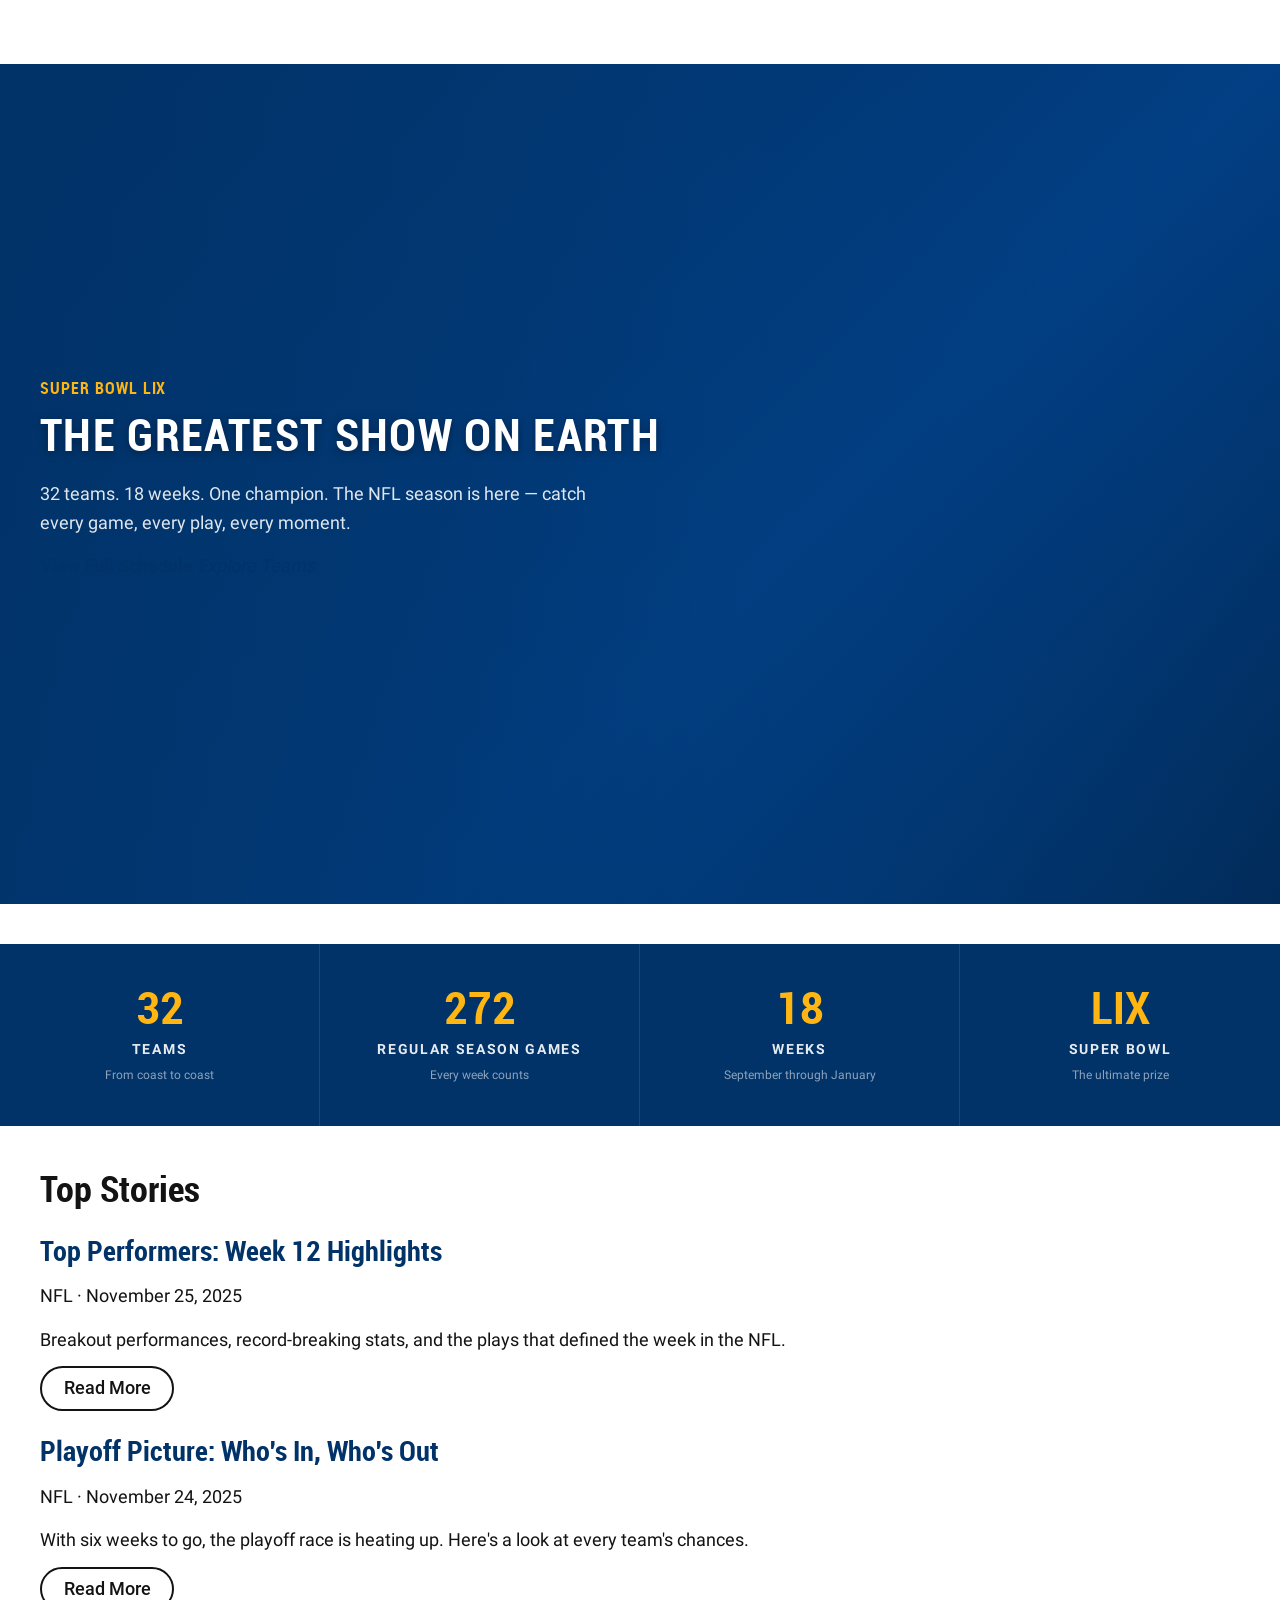
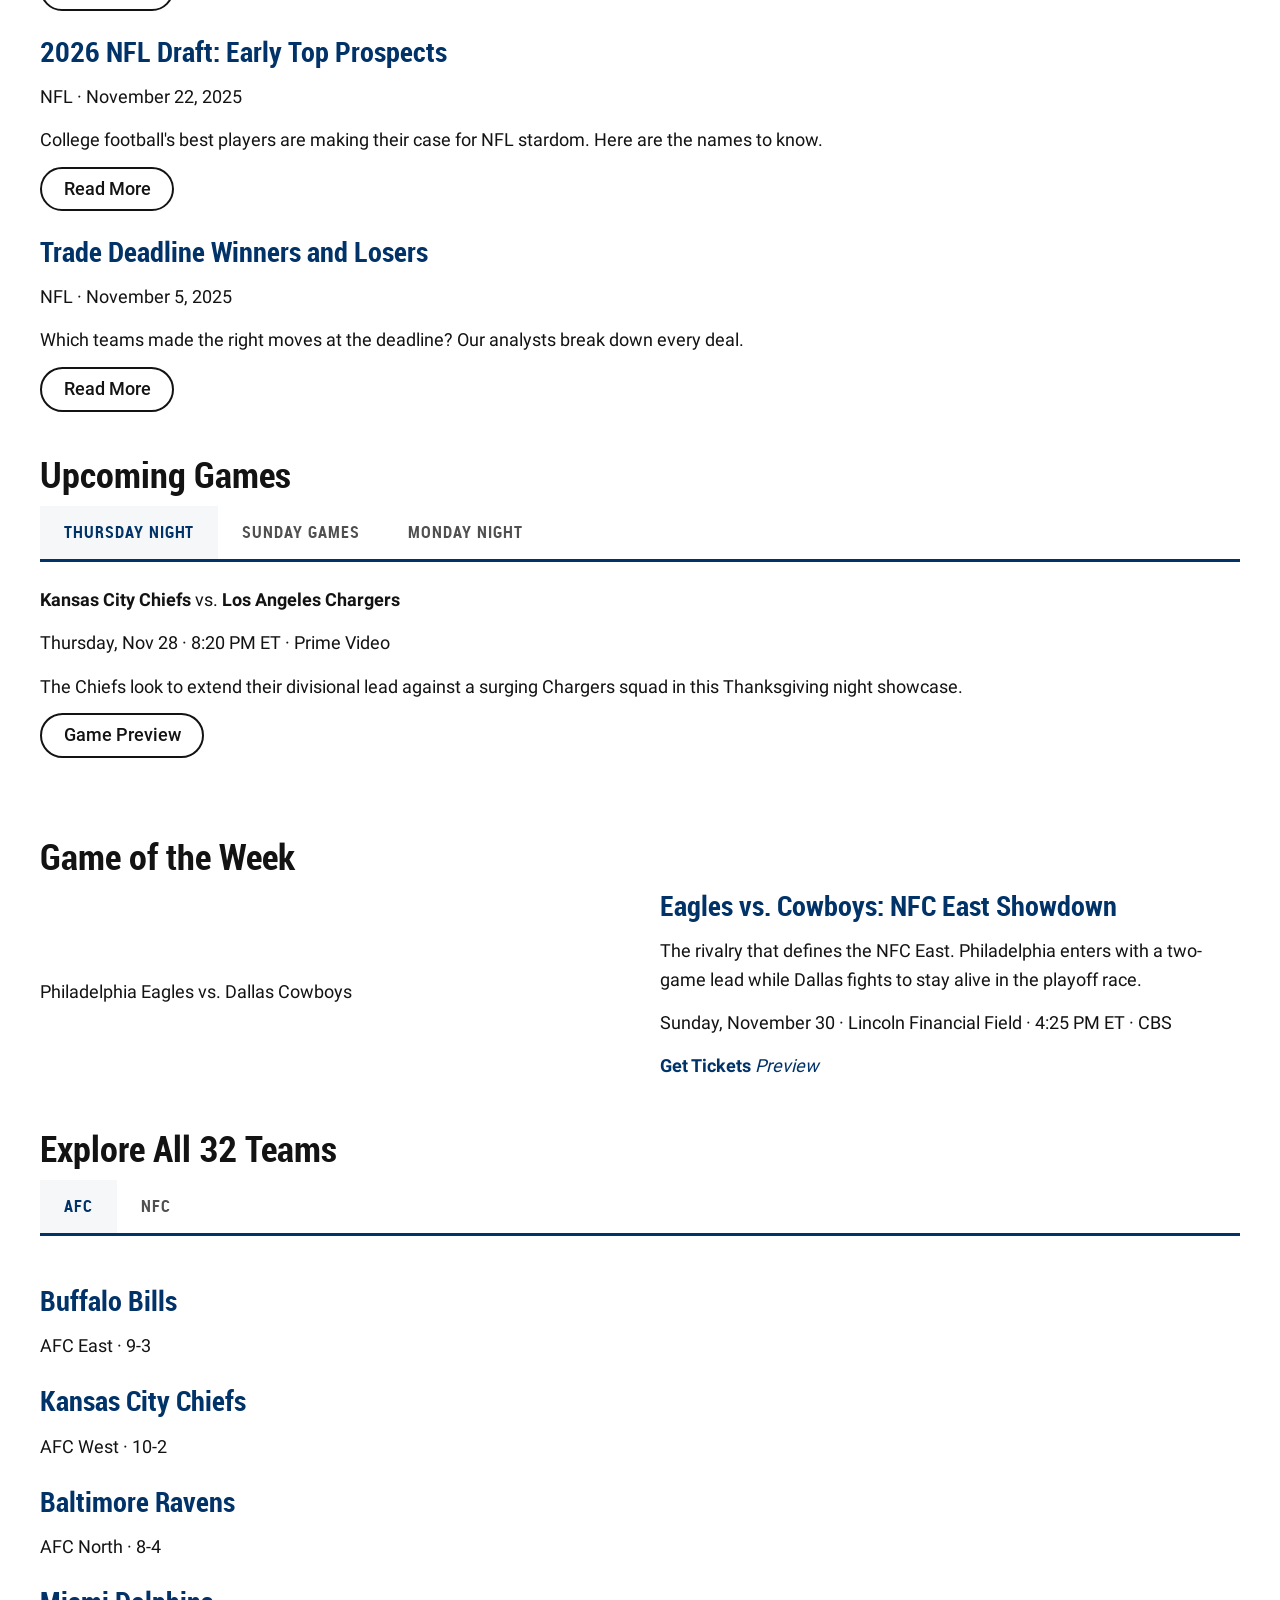
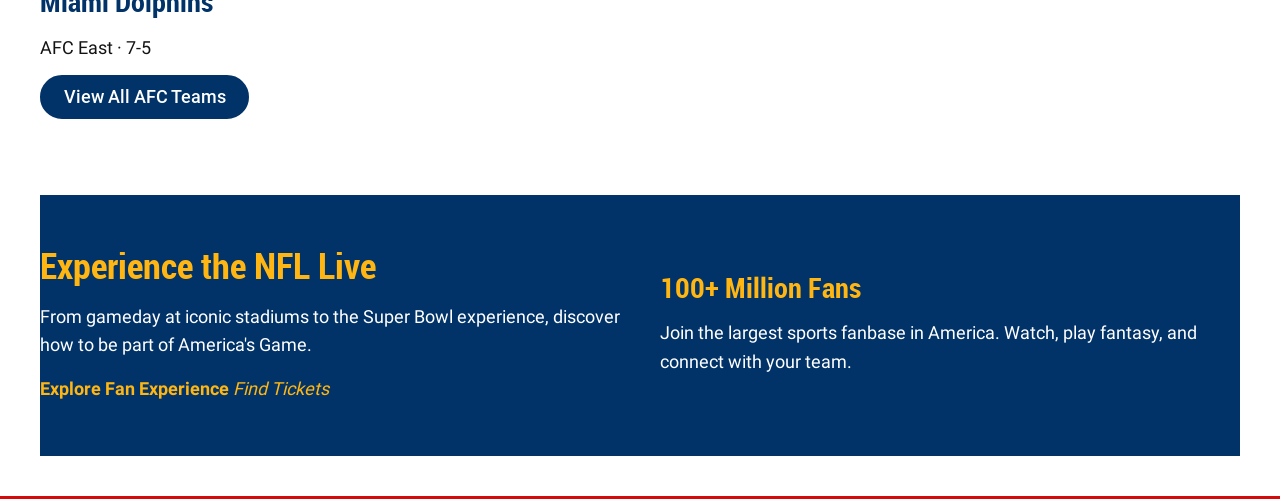
==== index.html @ 7907a4a4 "Add content pages to repo root" ====
<!doctype html>
<html lang="en">
<head>
  <meta charset="UTF-8">
  <meta name="viewport" content="width=device-width, initial-scale=1">
  <meta name="description" content="The official home of the National Football League. Scores, schedules, standings, teams, and news.">
  <title>NFL - Official Site of the National Football League</title>
  <script nonce="aem" src="/scripts/aem.js" type="module"></script>
  <script nonce="aem" src="/scripts/scripts.js" type="module"></script>
  <link rel="stylesheet" href="/styles/styles.css">
  <link rel="stylesheet" href="/styles/lazy-styles.css" media="print" onload="this.media='all'">
</head>
<body>
  <header></header>
  <main>

    <!-- Hero Section -->
    <div>
      <div class="hero">
        <div>
          <div>
            <h2>Super Bowl LIX</h2>
            <h1>The Greatest Show on Earth</h1>
            <p>32 teams. 18 weeks. One champion. The NFL season is here — catch every game, every play, every moment.</p>
            <p><strong><a href="/schedule">View Full Schedule</a></strong> <em><a href="/teams">Explore Teams</a></em></p>
          </div>
        </div>
      </div>
    </div>

    <!-- Stats Bar -->
    <div>
      <div class="stats">
        <div>
          <div>32</div>
          <div>Teams</div>
          <div>From coast to coast</div>
        </div>
        <div>
          <div>272</div>
          <div>Regular Season Games</div>
          <div>Every week counts</div>
        </div>
        <div>
          <div>18</div>
          <div>Weeks</div>
          <div>September through January</div>
        </div>
        <div>
          <div>LIX</div>
          <div>Super Bowl</div>
          <div>The ultimate prize</div>
        </div>
      </div>
    </div>

    <!-- Featured News Cards -->
    <div>
      <h2>Top Stories</h2>
      <div class="cards">
        <div>
          <div>
            <h3><a href="/news/top-performers-week-12">Top Performers: Week 12 Highlights</a></h3>
            <p>NFL · November 25, 2025</p>
            <p>Breakout performances, record-breaking stats, and the plays that defined the week in the NFL.</p>
            <p><em><a href="/news/top-performers-week-12">Read More</a></em></p>
          </div>
        </div>
        <div>
          <div>
            <h3><a href="/news/playoff-picture-week-12">Playoff Picture: Who's In, Who's Out</a></h3>
            <p>NFL · November 24, 2025</p>
            <p>With six weeks to go, the playoff race is heating up. Here's a look at every team's chances.</p>
            <p><em><a href="/news/playoff-picture-week-12">Read More</a></em></p>
          </div>
        </div>
        <div>
          <div>
            <h3><a href="/news/nfl-draft-prospects">2026 NFL Draft: Early Top Prospects</a></h3>
            <p>NFL · November 22, 2025</p>
            <p>College football's best players are making their case for NFL stardom. Here are the names to know.</p>
            <p><em><a href="/news/nfl-draft-prospects">Read More</a></em></p>
          </div>
        </div>
        <div>
          <div>
            <h3><a href="/news/trade-deadline-recap">Trade Deadline Winners and Losers</a></h3>
            <p>NFL · November 5, 2025</p>
            <p>Which teams made the right moves at the deadline? Our analysts break down every deal.</p>
            <p><em><a href="/news/trade-deadline-recap">Read More</a></em></p>
          </div>
        </div>
      </div>
    </div>

    <!-- Schedule Preview with Tabs -->
    <div>
      <h2>Upcoming Games</h2>
      <div class="tabs">
        <div>
          <div>Thursday Night</div>
          <div>
            <p><strong>Kansas City Chiefs</strong> vs. <strong>Los Angeles Chargers</strong></p>
            <p>Thursday, Nov 28 · 8:20 PM ET · Prime Video</p>
            <p>The Chiefs look to extend their divisional lead against a surging Chargers squad in this Thanksgiving night showcase.</p>
            <p><em><a href="/schedule/game/kc-lac-week13">Game Preview</a></em></p>
          </div>
        </div>
        <div>
          <div>Sunday Games</div>
          <div>
            <p><strong>Dallas Cowboys</strong> vs. <strong>New York Giants</strong></p>
            <p>Sunday, Nov 30 · 1:00 PM ET · FOX</p>
            <p><strong>Philadelphia Eagles</strong> vs. <strong>Washington Commanders</strong></p>
            <p>Sunday, Nov 30 · 4:25 PM ET · CBS</p>
            <p><strong>San Francisco 49ers</strong> vs. <strong>Seattle Seahawks</strong></p>
            <p>Sunday, Nov 30 · 8:20 PM ET · NBC</p>
            <p><em><a href="/schedule">Full Sunday Schedule</a></em></p>
          </div>
        </div>
        <div>
          <div>Monday Night</div>
          <div>
            <p><strong>Buffalo Bills</strong> vs. <strong>Miami Dolphins</strong></p>
            <p>Monday, Dec 1 · 8:15 PM ET · ESPN/ABC</p>
            <p>The AFC East rivalry renewed on Monday Night Football. Bills look to maintain their grip on the division.</p>
            <p><em><a href="/schedule/game/buf-mia-week13">Game Preview</a></em></p>
          </div>
        </div>
      </div>
    </div>

    <!-- Featured Matchup - Columns -->
    <div>
      <h2>Game of the Week</h2>
      <div class="columns">
        <div>
          <div class="columns-img-col">
            <p>Philadelphia Eagles vs. Dallas Cowboys</p>
          </div>
          <div>
            <h3>Eagles vs. Cowboys: NFC East Showdown</h3>
            <p>The rivalry that defines the NFC East. Philadelphia enters with a two-game lead while Dallas fights to stay alive in the playoff race.</p>
            <p>Sunday, November 30 · Lincoln Financial Field · 4:25 PM ET · CBS</p>
            <p><strong><a href="/schedule/game/phi-dal-week13">Get Tickets</a></strong> <em><a href="/schedule/game/phi-dal-week13">Preview</a></em></p>
          </div>
        </div>
      </div>
    </div>

    <!-- Teams Overview -->
    <div>
      <h2>Explore All 32 Teams</h2>
      <div class="tabs">
        <div>
          <div>AFC</div>
          <div>
            <div class="cards">
              <div>
                <div>
                  <h3><a href="/teams/buffalo-bills">Buffalo Bills</a></h3>
                  <p>AFC East · 9-3</p>
                </div>
              </div>
              <div>
                <div>
                  <h3><a href="/teams/kansas-city-chiefs">Kansas City Chiefs</a></h3>
                  <p>AFC West · 10-2</p>
                </div>
              </div>
              <div>
                <div>
                  <h3><a href="/teams/baltimore-ravens">Baltimore Ravens</a></h3>
                  <p>AFC North · 8-4</p>
                </div>
              </div>
              <div>
                <div>
                  <h3><a href="/teams/miami-dolphins">Miami Dolphins</a></h3>
                  <p>AFC East · 7-5</p>
                </div>
              </div>
            </div>
            <p><strong><a href="/teams/afc">View All AFC Teams</a></strong></p>
          </div>
        </div>
        <div>
          <div>NFC</div>
          <div>
            <div class="cards">
              <div>
                <div>
                  <h3><a href="/teams/philadelphia-eagles">Philadelphia Eagles</a></h3>
                  <p>NFC East · 10-2</p>
                </div>
              </div>
              <div>
                <div>
                  <h3><a href="/teams/san-francisco-49ers">San Francisco 49ers</a></h3>
                  <p>NFC West · 9-3</p>
                </div>
              </div>
              <div>
                <div>
                  <h3><a href="/teams/detroit-lions">Detroit Lions</a></h3>
                  <p>NFC North · 9-3</p>
                </div>
              </div>
              <div>
                <div>
                  <h3><a href="/teams/dallas-cowboys">Dallas Cowboys</a></h3>
                  <p>NFC East · 7-5</p>
                </div>
              </div>
            </div>
            <p><strong><a href="/teams/nfc">View All NFC Teams</a></strong></p>
          </div>
        </div>
      </div>
    </div>

    <!-- Fan Experience CTA -->
    <div>
      <div class="columns dark">
        <div>
          <div>
            <h2>Experience the NFL Live</h2>
            <p>From gameday at iconic stadiums to the Super Bowl experience, discover how to be part of America's Game.</p>
            <p><strong><a href="/fan-experience">Explore Fan Experience</a></strong> <em><a href="/tickets">Find Tickets</a></em></p>
          </div>
          <div>
            <h3>100+ Million Fans</h3>
            <p>Join the largest sports fanbase in America. Watch, play fantasy, and connect with your team.</p>
          </div>
        </div>
      </div>
    </div>

  </main>
  <footer></footer>
</body>
</html>
---- styles/styles.css ----
/*
 * Copyright 2020 Adobe. All rights reserved.
 * This file is licensed to you under the Apache License, Version 2.0 (the "License");
 * you may not use this file except in compliance with the License. You may obtain a copy
 * of the License at http://www.apache.org/licenses/LICENSE-2.0
 *
 * Unless required by applicable law or agreed to in writing, software distributed under
 * the License is distributed on an "AS IS" BASIS, WITHOUT WARRANTIES OR REPRESENTATIONS
 * OF ANY KIND, either express or implied. See the License for the specific language
 * governing permissions and limitations under the License.
 */

:root {
  /* colors */
  --background-color: white;
  --light-color: #f0f4f8;
  --dark-color: #505050;
  --text-color: #131313;
  --link-color: #013369;
  --link-hover-color: #012454;

  /* NFL brand colors */
  --nfl-blue: #013369;
  --nfl-blue-dark: #012454;
  --nfl-red: #d50a0a;
  --nfl-gold: #ffb612;

  /* fonts */
  --body-font-family: roboto, roboto-fallback, sans-serif;
  --heading-font-family: roboto-condensed, roboto-condensed-fallback, sans-serif;

  /* body sizes */
  --body-font-size-m: 22px;
  --body-font-size-s: 19px;
  --body-font-size-xs: 17px;

  /* heading sizes */
  --heading-font-size-xxl: 55px;
  --heading-font-size-xl: 44px;
  --heading-font-size-l: 34px;
  --heading-font-size-m: 27px;
  --heading-font-size-s: 24px;
  --heading-font-size-xs: 22px;

  /* nav height */
  --nav-height: 64px;
}

/* fallback fonts */
@font-face {
  font-family: roboto-condensed-fallback;
  size-adjust: 88.82%;
  src: local('Arial');
}

@font-face {
  font-family: roboto-fallback;
  size-adjust: 99.529%;
  src: local('Arial');
}

@media (width >= 900px) {
  :root {
    /* body sizes */
    --body-font-size-m: 18px;
    --body-font-size-s: 16px;
    --body-font-size-xs: 14px;

    /* heading sizes */
    --heading-font-size-xxl: 45px;
    --heading-font-size-xl: 36px;
    --heading-font-size-l: 28px;
    --heading-font-size-m: 22px;
    --heading-font-size-s: 20px;
    --heading-font-size-xs: 18px;
  }
}

body {
  display: none;
  margin: 0;
  background-color: var(--background-color);
  color: var(--text-color);
  font-family: var(--body-font-family);
  font-size: var(--body-font-size-m);
  line-height: 1.6;
}

body.appear {
  display: block;
}

header {
  height: var(--nav-height);
}

header .header,
footer .footer {
  visibility: hidden;
}

header .header[data-block-status="loaded"],
footer .footer[data-block-status="loaded"] {
  visibility: visible;
}

h1,
h2,
h3,
h4,
h5,
h6 {
  margin-top: 0.8em;
  margin-bottom: 0.25em;
  font-family: var(--heading-font-family);
  font-weight: 600;
  line-height: 1.25;
  scroll-margin: 40px;
}

h1 { font-size: var(--heading-font-size-xxl); }
h2 { font-size: var(--heading-font-size-xl); }
h3 { font-size: var(--heading-font-size-l); }
h4 { font-size: var(--heading-font-size-m); }
h5 { font-size: var(--heading-font-size-s); }
h6 { font-size: var(--heading-font-size-xs); }

p,
dl,
ol,
ul,
pre,
blockquote {
  margin-top: 0.8em;
  margin-bottom: 0.25em;
}

code,
pre {
  font-size: var(--body-font-size-s);
}

pre {
  padding: 16px;
  border-radius: 8px;
  background-color: var(--light-color);
  overflow-x: auto;
  white-space: pre;
}

main > div {
  margin: 40px 16px;
}

input,
textarea,
select,
button {
  font: inherit;
}

/* links */
a:any-link {
  color: var(--link-color);
  text-decoration: none;
  overflow-wrap: break-word;
}

a:hover {
  color: var(--link-hover-color);
  text-decoration: underline;
}

/* buttons */
p.button-wrapper {
  margin: 12px 0;
}

a.button:any-link,
button.button {
  box-sizing: border-box;
  display: inline-flex;
  align-items: center;
  justify-content: center;
  max-width: 100%;
  margin: 0;
  border: 2px solid transparent;
  border-radius: 2.4em;
  padding: 0.5em 1.2em;
  font: inherit;
  font-weight: 500;
  line-height: 1.25;
  text-decoration: none;
  cursor: pointer;
  overflow: hidden;
  text-overflow: ellipsis;
  white-space: nowrap;
}

a.button[aria-disabled="true"],
button.button:disabled {
  cursor: not-allowed;
  pointer-events: none;
}

a.button.primary,
button.button.primary {
  border-color: var(--nfl-blue);
  background-color: var(--nfl-blue);
  color: var(--background-color);
}

a.button.primary:hover,
a.button.primary:focus-visible,
button.button.primary:hover,
button.button.primary:focus-visible {
  border-color: var(--nfl-blue-dark);
  background-color: var(--nfl-blue-dark);
  color: var(--background-color);
}

a.button.primary[aria-disabled="true"],
a.button.primary[aria-disabled="true"]:hover,
a.button.primary[aria-disabled="true"]:focus-visible,
button.button.primary:disabled,
button.button.primary:disabled:hover,
button.button.primary:disabled:focus-visible {
  background-color: var(--light-color);
  border-color: var(--light-color);
  color: var(--dark-color);
}

a.button.secondary,
button.button.secondary {
  border-color: var(--text-color);
  background-color: transparent;
  color: var(--text-color);
}

a.button.secondary:hover,
a.button.secondary:focus-visible,
button.button.secondary:hover,
button.button.secondary:focus-visible {
  border-color: var(--dark-color);
  background-color: var(--light-color);
  color: var(--dark-color);
}

a.button.secondary[aria-disabled="true"],
a.button.secondary[aria-disabled="true"]:hover,
a.button.secondary[aria-disabled="true"]:focus-visible,
button.button.secondary:disabled,
button.button.secondary:disabled:hover,
button.button.secondary:disabled:focus-visible {
  background-color: var(--light-color);
  border-color: var(--light-color);
  color: var(--dark-color);
}

/* high-impact call-to-action */
a.button.accent,
button.button.accent {
  border-color: var(--nfl-red);
  background-color: var(--nfl-red);
  color: var(--background-color);
}

a.button.accent:hover,
a.button.accent:focus-visible,
button.button.accent:hover,
button.button.accent:focus-visible {
  border-color: #b00808;
  background-color: #b00808;
}

a.button.accent[aria-disabled="true"],
a.button.accent[aria-disabled="true"]:hover,
a.button.accent[aria-disabled="true"]:focus-visible,
button.button.accent:disabled,
button.button.accent:disabled:hover,
button.button.accent:disabled:focus-visible {
  background-color: var(--light-color);
  border-color: var(--light-color);
  color: var(--dark-color);
}

main img {
  max-width: 100%;
  width: auto;
  height: auto;
}

.icon {
  display: inline-block;
  height: 24px;
  width: 24px;
}

.icon img {
  height: 100%;
  width: 100%;
}

/* sections */
main > .section {
  margin: 40px 0;
}

main > .section > div {
  max-width: 1200px;
  margin: auto;
  padding: 0 24px;
}

main > .section:first-of-type {
  margin-top: 0;
}

@media (width >= 900px) {
  main > .section > div {
    padding: 0 32px;
  }
}

/* section metadata */
main .section.light,
main .section.highlight {
  background-color: var(--light-color);
  margin: 0;
  padding: 40px 0;
}
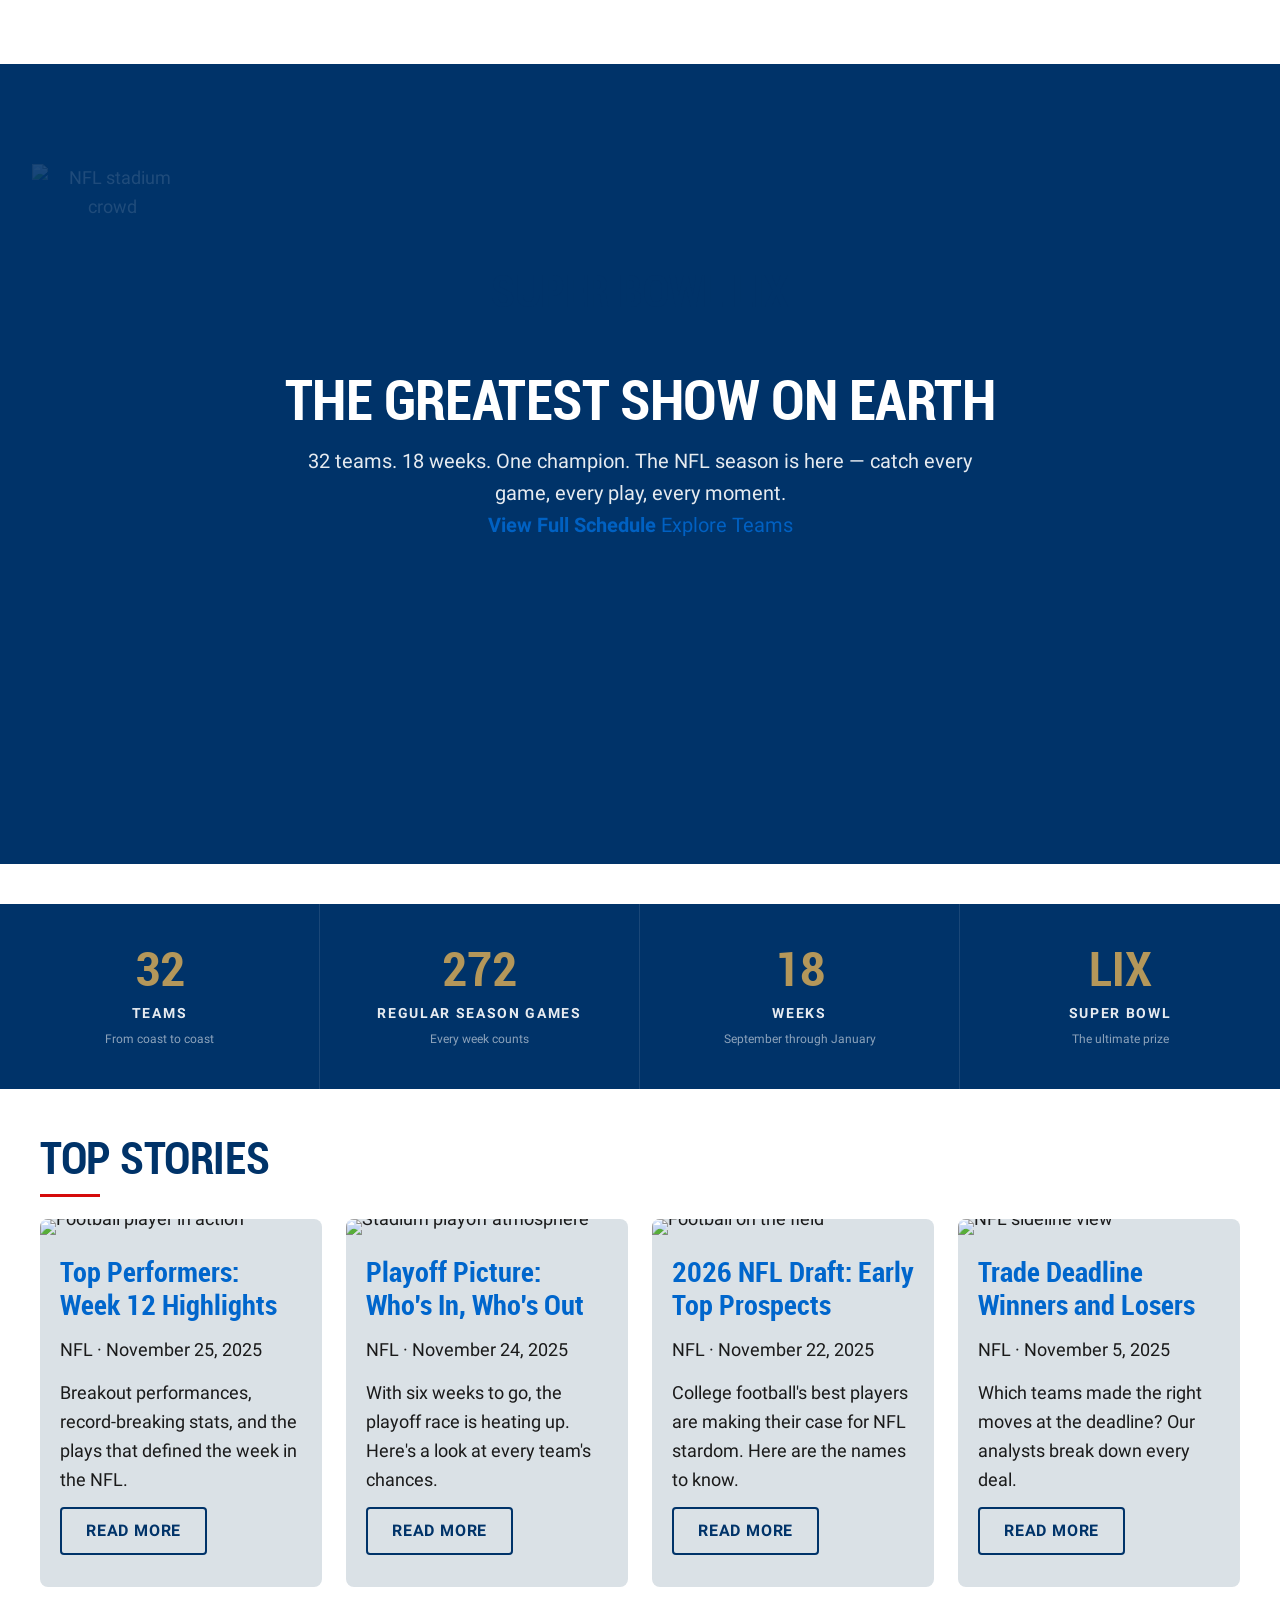
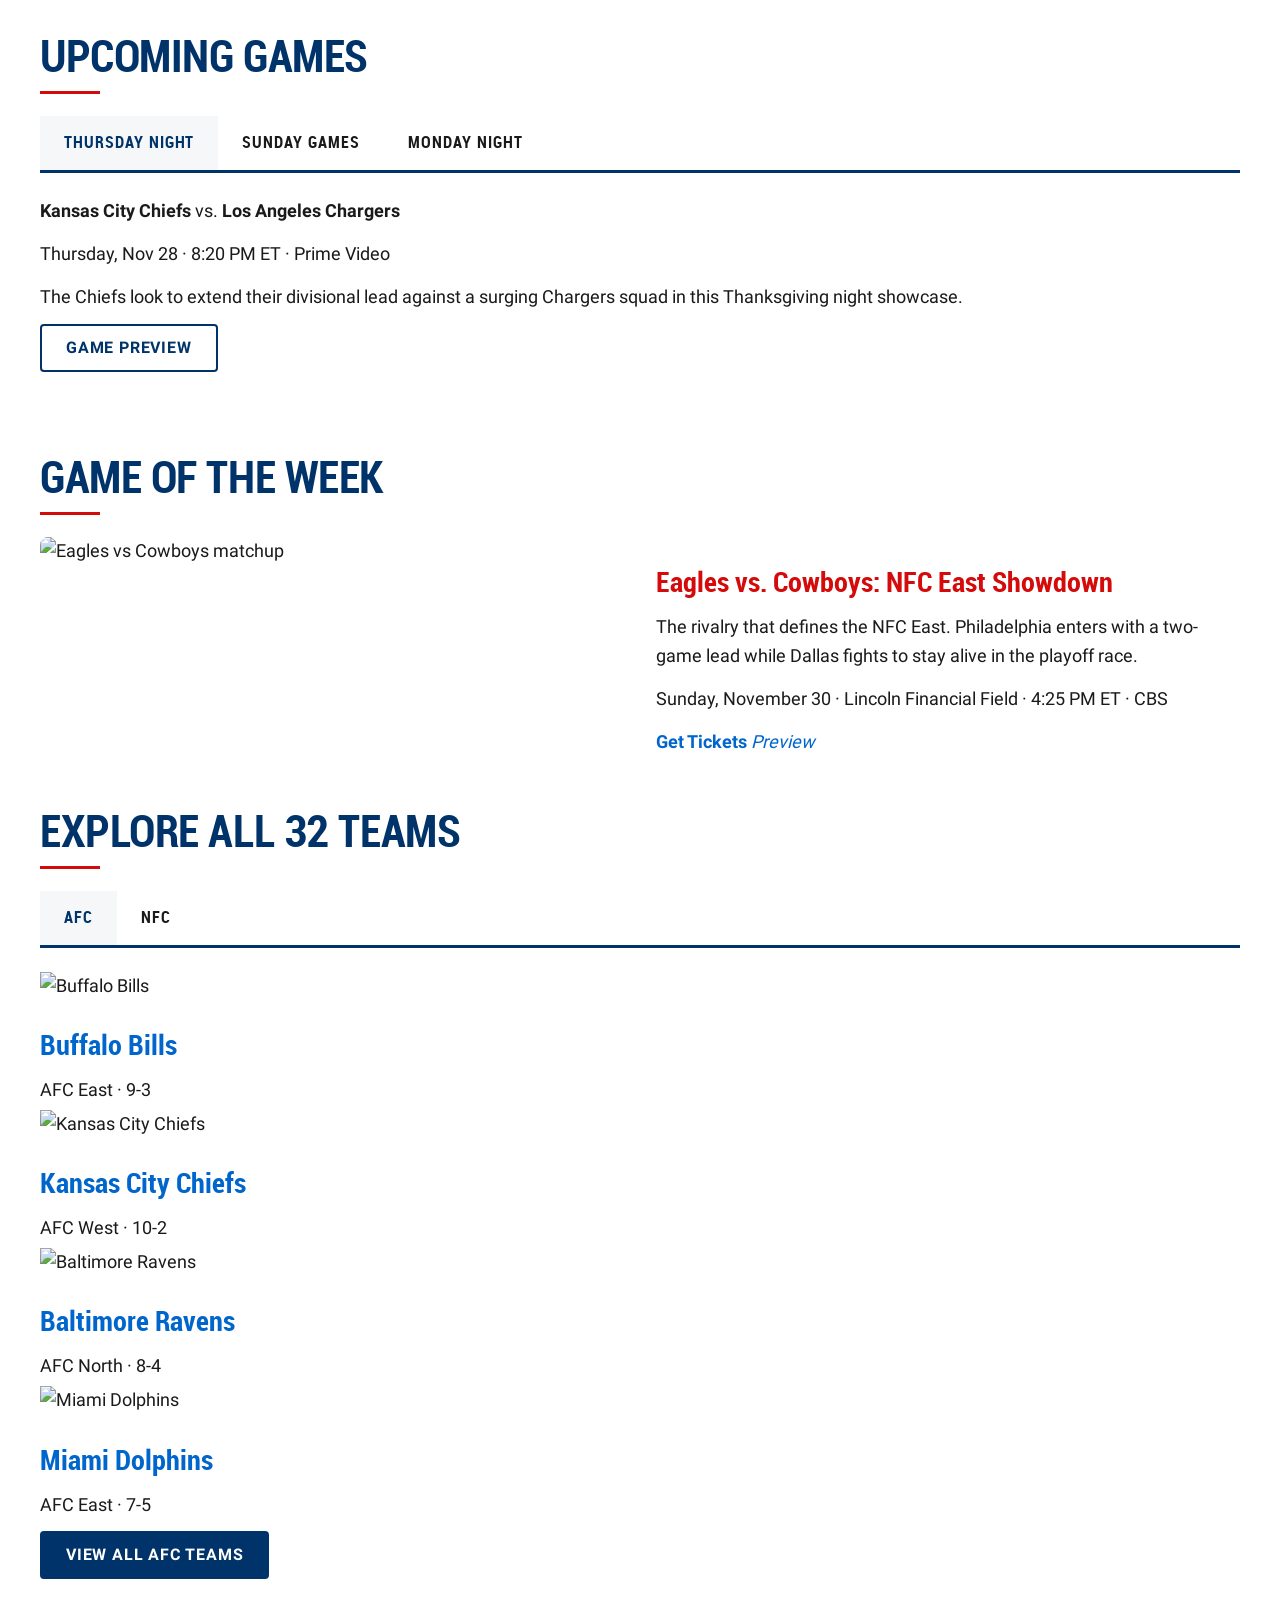
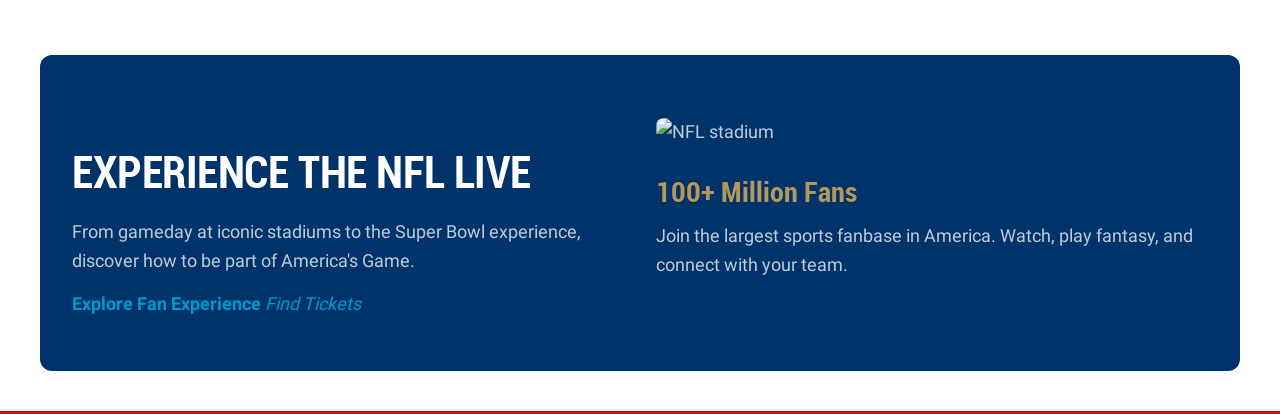
==== commit 59a1512d: "Add hero background image variant, image columns, tabs hidden fix, and new homepage - Hero block: de" ====
--- a/index.html
+++ b/index.html
@@ -19,6 +19,13 @@
       <div class="hero">
         <div>
           <div>
+            <picture>
+              <img src="https://images.pexels.com/photos/128457/pexels-photo-128457.jpeg?auto=compress&cs=tinysrgb&w=1600" alt="NFL stadium crowd" loading="eager">
+            </picture>
+          </div>
+        </div>
+        <div>
+          <div>
             <h2>Super Bowl LIX</h2>
             <h1>The Greatest Show on Earth</h1>
             <p>32 teams. 18 weeks. One champion. The NFL season is here — catch every game, every play, every moment.</p>
@@ -60,6 +67,11 @@
       <div class="cards">
         <div>
           <div>
+            <picture>
+              <img src="https://images.unsplash.com/photo-1566577739112-5180d4bf9390?w=600&auto=format&fit=crop&q=75" alt="Football player in action" loading="lazy">
+            </picture>
+          </div>
+          <div>
             <h3><a href="/news/top-performers-week-12">Top Performers: Week 12 Highlights</a></h3>
             <p>NFL · November 25, 2025</p>
             <p>Breakout performances, record-breaking stats, and the plays that defined the week in the NFL.</p>
@@ -68,6 +80,11 @@
         </div>
         <div>
           <div>
+            <picture>
+              <img src="https://images.unsplash.com/photo-1574629810360-7efbbe195018?w=600&auto=format&fit=crop&q=75" alt="Stadium playoff atmosphere" loading="lazy">
+            </picture>
+          </div>
+          <div>
             <h3><a href="/news/playoff-picture-week-12">Playoff Picture: Who's In, Who's Out</a></h3>
             <p>NFL · November 24, 2025</p>
             <p>With six weeks to go, the playoff race is heating up. Here's a look at every team's chances.</p>
@@ -76,6 +93,11 @@
         </div>
         <div>
           <div>
+            <picture>
+              <img src="https://images.unsplash.com/photo-1543326727-cf6c39e8f84c?w=600&auto=format&fit=crop&q=75" alt="Football on the field" loading="lazy">
+            </picture>
+          </div>
+          <div>
             <h3><a href="/news/nfl-draft-prospects">2026 NFL Draft: Early Top Prospects</a></h3>
             <p>NFL · November 22, 2025</p>
             <p>College football's best players are making their case for NFL stardom. Here are the names to know.</p>
@@ -83,6 +105,11 @@
           </div>
         </div>
         <div>
+          <div>
+            <picture>
+              <img src="https://images.unsplash.com/photo-1560272564-c83b66b1ad12?w=600&auto=format&fit=crop&q=75" alt="NFL sideline view" loading="lazy">
+            </picture>
+          </div>
           <div>
             <h3><a href="/news/trade-deadline-recap">Trade Deadline Winners and Losers</a></h3>
             <p>NFL · November 5, 2025</p>
@@ -136,7 +163,9 @@
       <div class="columns">
         <div>
           <div class="columns-img-col">
-            <p>Philadelphia Eagles vs. Dallas Cowboys</p>
+            <picture>
+              <img src="https://images.unsplash.com/photo-1531415074968-036ba1b575da?w=800&auto=format&fit=crop&q=80" alt="Eagles vs Cowboys matchup" loading="lazy">
+            </picture>
           </div>
           <div>
             <h3>Eagles vs. Cowboys: NFC East Showdown</h3>
@@ -158,24 +187,44 @@
             <div class="cards">
               <div>
                 <div>
+                  <picture>
+                    <img src="https://placehold.co/600x450/003087/ffffff?text=BUF" alt="Buffalo Bills" loading="lazy">
+                  </picture>
+                </div>
+                <div>
                   <h3><a href="/teams/buffalo-bills">Buffalo Bills</a></h3>
                   <p>AFC East · 9-3</p>
                 </div>
               </div>
               <div>
                 <div>
+                  <picture>
+                    <img src="https://placehold.co/600x450/E31837/ffffff?text=KC" alt="Kansas City Chiefs" loading="lazy">
+                  </picture>
+                </div>
+                <div>
                   <h3><a href="/teams/kansas-city-chiefs">Kansas City Chiefs</a></h3>
                   <p>AFC West · 10-2</p>
                 </div>
               </div>
               <div>
                 <div>
+                  <picture>
+                    <img src="https://placehold.co/600x450/241773/ffffff?text=BAL" alt="Baltimore Ravens" loading="lazy">
+                  </picture>
+                </div>
+                <div>
                   <h3><a href="/teams/baltimore-ravens">Baltimore Ravens</a></h3>
                   <p>AFC North · 8-4</p>
                 </div>
               </div>
               <div>
                 <div>
+                  <picture>
+                    <img src="https://placehold.co/600x450/008E97/ffffff?text=MIA" alt="Miami Dolphins" loading="lazy">
+                  </picture>
+                </div>
+                <div>
                   <h3><a href="/teams/miami-dolphins">Miami Dolphins</a></h3>
                   <p>AFC East · 7-5</p>
                 </div>
@@ -190,23 +239,43 @@
             <div class="cards">
               <div>
                 <div>
+                  <picture>
+                    <img src="https://placehold.co/600x450/004C54/ffffff?text=PHI" alt="Philadelphia Eagles" loading="lazy">
+                  </picture>
+                </div>
+                <div>
                   <h3><a href="/teams/philadelphia-eagles">Philadelphia Eagles</a></h3>
                   <p>NFC East · 10-2</p>
                 </div>
               </div>
               <div>
                 <div>
+                  <picture>
+                    <img src="https://placehold.co/600x450/AA0000/ffffff?text=SF" alt="San Francisco 49ers" loading="lazy">
+                  </picture>
+                </div>
+                <div>
                   <h3><a href="/teams/san-francisco-49ers">San Francisco 49ers</a></h3>
                   <p>NFC West · 9-3</p>
                 </div>
               </div>
               <div>
                 <div>
+                  <picture>
+                    <img src="https://placehold.co/600x450/0076B6/ffffff?text=DET" alt="Detroit Lions" loading="lazy">
+                  </picture>
+                </div>
+                <div>
                   <h3><a href="/teams/detroit-lions">Detroit Lions</a></h3>
                   <p>NFC North · 9-3</p>
                 </div>
               </div>
               <div>
+                <div>
+                  <picture>
+                    <img src="https://placehold.co/600x450/003594/ffffff?text=DAL" alt="Dallas Cowboys" loading="lazy">
+                  </picture>
+                </div>
                 <div>
                   <h3><a href="/teams/dallas-cowboys">Dallas Cowboys</a></h3>
                   <p>NFC East · 7-5</p>
@@ -229,6 +298,9 @@
             <p><strong><a href="/fan-experience">Explore Fan Experience</a></strong> <em><a href="/tickets">Find Tickets</a></em></p>
           </div>
           <div>
+            <picture>
+              <img src="https://images.unsplash.com/photo-1551958219-acbc595d44b0?w=600&auto=format&fit=crop&q=75" alt="NFL stadium" loading="lazy">
+            </picture>
             <h3>100+ Million Fans</h3>
             <p>Join the largest sports fanbase in America. Watch, play fantasy, and connect with your team.</p>
           </div>
--- a/styles/styles.css
+++ b/styles/styles.css
@@ -1,125 +1,88 @@
-/*
- * Copyright 2020 Adobe. All rights reserved.
- * This file is licensed to you under the Apache License, Version 2.0 (the "License");
- * you may not use this file except in compliance with the License. You may obtain a copy
- * of the License at http://www.apache.org/licenses/LICENSE-2.0
- *
- * Unless required by applicable law or agreed to in writing, software distributed under
- * the License is distributed on an "AS IS" BASIS, WITHOUT WARRANTIES OR REPRESENTATIONS
- * OF ANY KIND, either express or implied. See the License for the specific language
- * governing permissions and limitations under the License.
- */
-
 :root {
-  /* colors */
-  --background-color: white;
-  --light-color: #f0f4f8;
-  --dark-color: #505050;
-  --text-color: #131313;
-  --link-color: #013369;
-  --link-hover-color: #012454;
-
-  /* NFL brand colors */
-  --nfl-blue: #013369;
-  --nfl-blue-dark: #012454;
+  /* NFL Brand Colors */
+  --nfl-blue: #003369;
+  --nfl-blue-2: #06c;
+  --nfl-blue-3: #09c;
   --nfl-red: #d50a0a;
-  --nfl-gold: #ffb612;
-
-  /* fonts */
-  --body-font-family: roboto, roboto-fallback, sans-serif;
-  --heading-font-family: roboto-condensed, roboto-condensed-fallback, sans-serif;
-
-  /* body sizes */
-  --body-font-size-m: 22px;
-  --body-font-size-s: 19px;
-  --body-font-size-xs: 17px;
-
-  /* heading sizes */
-  --heading-font-size-xxl: 55px;
-  --heading-font-size-xl: 44px;
-  --heading-font-size-l: 34px;
-  --heading-font-size-m: 27px;
-  --heading-font-size-s: 24px;
-  --heading-font-size-xs: 22px;
-
-  /* nav height */
+  --nfl-red-2: #900;
+  --nfl-white: #fff;
+  --nfl-gold: #b4975a;
+  --nfl-silver: #8f8e90;
+  --nfl-gridiron-black: #000;
+  --nfl-grey-1: #455560;
+  --nfl-grey-2: #8b99a1;
+  --nfl-grey-3: #dae1e6;
+
+  /* Semantic tokens */
+  --color-background: var(--nfl-white);
+  --color-text: #1a1a1a;
+  --color-heading: var(--nfl-blue);
+  --link-color: var(--nfl-blue-2);
+  --link-hover-color: var(--nfl-blue);
+
+  /* Typography */
+  --body-font-family: roboto, system-ui, 'Helvetica Neue', helvetica, arial, sans-serif;
+  --heading-font-family: roboto-condensed, roboto, system-ui, 'Helvetica Neue', helvetica, arial, sans-serif;
+  --body-font-size-m: 18px;
+  --body-font-size-s: 16px;
+  --body-font-size-xs: 14px;
+  --heading-font-size-xxl: 48px;
+  --heading-font-size-xl: 36px;
+  --heading-font-size-l: 28px;
+  --heading-font-size-m: 24px;
+  --heading-font-size-s: 20px;
+  --heading-font-size-xs: 16px;
+
+  /* Layout */
   --nav-height: 64px;
-}
-
-/* fallback fonts */
-@font-face {
-  font-family: roboto-condensed-fallback;
-  size-adjust: 88.82%;
-  src: local('Arial');
-}
-
-@font-face {
-  font-family: roboto-fallback;
-  size-adjust: 99.529%;
-  src: local('Arial');
-}
-
-@media (width >= 900px) {
-  :root {
-    /* body sizes */
-    --body-font-size-m: 18px;
-    --body-font-size-s: 16px;
-    --body-font-size-xs: 14px;
-
-    /* heading sizes */
-    --heading-font-size-xxl: 45px;
-    --heading-font-size-xl: 36px;
-    --heading-font-size-l: 28px;
-    --heading-font-size-m: 22px;
-    --heading-font-size-s: 20px;
-    --heading-font-size-xs: 18px;
-  }
-}
-
+  --section-max-width: 1200px;
+}
+
+/* Body */
 body {
   display: none;
   margin: 0;
-  background-color: var(--background-color);
-  color: var(--text-color);
   font-family: var(--body-font-family);
   font-size: var(--body-font-size-m);
   line-height: 1.6;
+  color: var(--color-text);
+  background-color: var(--color-background);
 }
 
 body.appear {
   display: block;
 }
 
-header {
-  height: var(--nav-height);
-}
-
-header .header,
-footer .footer {
-  visibility: hidden;
-}
-
-header .header[data-block-status="loaded"],
-footer .footer[data-block-status="loaded"] {
-  visibility: visible;
-}
-
+/* Headings */
 h1,
 h2,
 h3,
 h4,
 h5,
 h6 {
-  margin-top: 0.8em;
-  margin-bottom: 0.25em;
   font-family: var(--heading-font-family);
-  font-weight: 600;
-  line-height: 1.25;
-  scroll-margin: 40px;
-}
-
-h1 { font-size: var(--heading-font-size-xxl); }
-h2 { font-size: var(--heading-font-size-xl); }
+  font-weight: 700;
+  line-height: 1.2;
+  color: var(--color-heading);
+  margin-top: 1em;
+  margin-bottom: 0.5em;
+  scroll-margin: calc(var(--nav-height) + 16px);
+}
+
+h1 {
+  font-size: clamp(36px, 6vw, 64px);
+  line-height: 1.05;
+  text-transform: uppercase;
+  letter-spacing: -0.01em;
+}
+
+h2 {
+  font-size: clamp(28px, 4vw, 44px);
+  line-height: 1.1;
+  text-transform: uppercase;
+  letter-spacing: -0.01em;
+}
+
 h3 { font-size: var(--heading-font-size-l); }
 h4 { font-size: var(--heading-font-size-m); }
 h5 { font-size: var(--heading-font-size-s); }
@@ -143,11 +106,12 @@
 pre {
   padding: 16px;
   border-radius: 8px;
-  background-color: var(--light-color);
+  background-color: #f4f6f8;
   overflow-x: auto;
   white-space: pre;
 }
 
+/* Main layout */
 main > div {
   margin: 40px 16px;
 }
@@ -159,7 +123,7 @@
   font: inherit;
 }
 
-/* links */
+/* Links */
 a:any-link {
   color: var(--link-color);
   text-decoration: none;
@@ -171,7 +135,7 @@
   text-decoration: underline;
 }
 
-/* buttons */
+/* Buttons */
 p.button-wrapper {
   margin: 12px 0;
 }
@@ -185,12 +149,15 @@
   max-width: 100%;
   margin: 0;
   border: 2px solid transparent;
-  border-radius: 2.4em;
-  padding: 0.5em 1.2em;
-  font: inherit;
-  font-weight: 500;
+  border-radius: 4px;
+  padding: 12px 24px;
+  font-family: var(--body-font-family);
+  font-weight: 600;
+  font-size: var(--body-font-size-s);
   line-height: 1.25;
   text-decoration: none;
+  text-transform: uppercase;
+  letter-spacing: 0.05em;
   cursor: pointer;
   overflow: hidden;
   text-overflow: ellipsis;
@@ -205,85 +172,50 @@
 
 a.button.primary,
 button.button.primary {
+  background-color: var(--nfl-blue);
   border-color: var(--nfl-blue);
-  background-color: var(--nfl-blue);
-  color: var(--background-color);
+  color: var(--nfl-white);
 }
 
 a.button.primary:hover,
 a.button.primary:focus-visible,
 button.button.primary:hover,
 button.button.primary:focus-visible {
-  border-color: var(--nfl-blue-dark);
-  background-color: var(--nfl-blue-dark);
-  color: var(--background-color);
-}
-
-a.button.primary[aria-disabled="true"],
-a.button.primary[aria-disabled="true"]:hover,
-a.button.primary[aria-disabled="true"]:focus-visible,
-button.button.primary:disabled,
-button.button.primary:disabled:hover,
-button.button.primary:disabled:focus-visible {
-  background-color: var(--light-color);
-  border-color: var(--light-color);
-  color: var(--dark-color);
+  background-color: #024;
+  border-color: #024;
 }
 
 a.button.secondary,
 button.button.secondary {
-  border-color: var(--text-color);
   background-color: transparent;
-  color: var(--text-color);
+  border-color: var(--nfl-blue);
+  color: var(--nfl-blue);
 }
 
 a.button.secondary:hover,
 a.button.secondary:focus-visible,
 button.button.secondary:hover,
 button.button.secondary:focus-visible {
-  border-color: var(--dark-color);
-  background-color: var(--light-color);
-  color: var(--dark-color);
-}
-
-a.button.secondary[aria-disabled="true"],
-a.button.secondary[aria-disabled="true"]:hover,
-a.button.secondary[aria-disabled="true"]:focus-visible,
-button.button.secondary:disabled,
-button.button.secondary:disabled:hover,
-button.button.secondary:disabled:focus-visible {
-  background-color: var(--light-color);
-  border-color: var(--light-color);
-  color: var(--dark-color);
-}
-
-/* high-impact call-to-action */
+  background-color: var(--nfl-blue);
+  color: var(--nfl-white);
+}
+
 a.button.accent,
 button.button.accent {
+  background-color: var(--nfl-red);
   border-color: var(--nfl-red);
-  background-color: var(--nfl-red);
-  color: var(--background-color);
+  color: var(--nfl-white);
 }
 
 a.button.accent:hover,
 a.button.accent:focus-visible,
 button.button.accent:hover,
 button.button.accent:focus-visible {
-  border-color: #b00808;
-  background-color: #b00808;
-}
-
-a.button.accent[aria-disabled="true"],
-a.button.accent[aria-disabled="true"]:hover,
-a.button.accent[aria-disabled="true"]:focus-visible,
-button.button.accent:disabled,
-button.button.accent:disabled:hover,
-button.button.accent:disabled:focus-visible {
-  background-color: var(--light-color);
-  border-color: var(--light-color);
-  color: var(--dark-color);
-}
-
+  background-color: var(--nfl-red-2);
+  border-color: var(--nfl-red-2);
+}
+
+/* Images */
 main img {
   max-width: 100%;
   width: auto;
@@ -301,19 +233,106 @@
   width: 100%;
 }
 
-/* sections */
+/* Header / Nav */
+header {
+  height: var(--nav-height);
+}
+
+header .header,
+footer .footer {
+  visibility: hidden;
+}
+
+header .header[data-block-status="loaded"],
+footer .footer[data-block-status="loaded"] {
+  visibility: visible;
+}
+
+/* Sections */
 main > .section {
   margin: 40px 0;
 }
 
 main > .section > div {
-  max-width: 1200px;
+  max-width: var(--section-max-width);
   margin: auto;
   padding: 0 24px;
 }
 
 main > .section:first-of-type {
   margin-top: 0;
+}
+
+main .section.light,
+main .section.highlight {
+  background-color: #f4f6f8;
+  margin: 0;
+  padding: 40px 0;
+}
+
+/* Footer */
+footer {
+  background-color: var(--nfl-blue);
+  color: var(--nfl-white);
+}
+
+footer a:any-link {
+  color: rgb(255 255 255 / 80%);
+}
+
+footer a:hover {
+  color: var(--nfl-white);
+}
+
+/* Dark page theme (applied by brand-hero block) */
+body.dark-page {
+  background-color: var(--nfl-blue);
+  color: rgb(255 255 255 / 85%);
+}
+
+body.dark-page h1,
+body.dark-page h2,
+body.dark-page h3,
+body.dark-page h4,
+body.dark-page h5,
+body.dark-page h6 {
+  color: #fff;
+}
+
+body.dark-page a:any-link {
+  color: var(--nfl-blue-3);
+}
+
+body.dark-page a:hover {
+  color: #fff;
+}
+
+body.dark-page main > .section {
+  border-bottom: 1px solid rgb(255 255 255 / 8%);
+}
+
+body.dark-page main > .section:last-of-type {
+  border-bottom: none;
+}
+
+body.dark-page .button.primary {
+  background-color: var(--nfl-white);
+  border-color: var(--nfl-white);
+  color: var(--nfl-blue);
+}
+
+body.dark-page .button.primary:hover {
+  background-color: var(--nfl-grey-3);
+  border-color: var(--nfl-grey-3);
+}
+
+body.dark-page .button.secondary {
+  border-color: rgb(255 255 255 / 40%);
+  color: #fff;
+}
+
+body.dark-page .button.secondary:hover {
+  background-color: rgb(255 255 255 / 10%);
 }
 
 @media (width >= 900px) {
@@ -321,11 +340,3 @@
     padding: 0 32px;
   }
 }
-
-/* section metadata */
-main .section.light,
-main .section.highlight {
-  background-color: var(--light-color);
-  margin: 0;
-  padding: 40px 0;
-}
--- a/styles/lazy-styles.css
+++ b/styles/lazy-styles.css
@@ -0,0 +1,70 @@
+/* add global styles that can be loaded post LCP here */
+
+/* Red accent underline for section headings */
+main > .section > div > h2::after {
+  content: '';
+  display: block;
+  width: 60px;
+  height: 3px;
+  background-color: var(--nfl-red);
+  margin-top: 12px;
+}
+
+body.dark-page main > .section > div > h2::after {
+  background-color: var(--nfl-gold);
+}
+
+/* NFL field-line section divider (opt-in via section metadata) */
+main > .section.field-divider::before {
+  content: '';
+  display: block;
+  height: 3px;
+  background: repeating-linear-gradient(
+    90deg,
+    var(--nfl-grey-3) 0,
+    var(--nfl-grey-3) 20px,
+    transparent 20px,
+    transparent 30px
+  );
+  opacity: 0.5;
+  margin-bottom: 40px;
+}
+
+body.dark-page main > .section.field-divider::before {
+  background: repeating-linear-gradient(
+    90deg,
+    rgb(255 255 255 / 15%) 0,
+    rgb(255 255 255 / 15%) 20px,
+    transparent 20px,
+    transparent 30px
+  );
+  opacity: 1;
+}
+
+/* Subtle dot-grid pattern on brand-hero (evokes play diagrams / X's and O's) */
+.brand-hero {
+  position: relative;
+}
+
+.brand-hero::before {
+  content: '';
+  position: absolute;
+  inset: 0;
+  background-image:
+    radial-gradient(circle, rgb(255 255 255 / 3%) 1px, transparent 1px),
+    radial-gradient(circle, rgb(255 255 255 / 2%) 1px, transparent 1px);
+  background-size: 40px 40px;
+  background-position: 0 0, 20px 20px;
+  pointer-events: none;
+  z-index: 0;
+}
+
+.brand-hero-content {
+  position: relative;
+  z-index: 1;
+}
+
+/* Smooth anchor scrolling */
+html {
+  scroll-behavior: smooth;
+}
